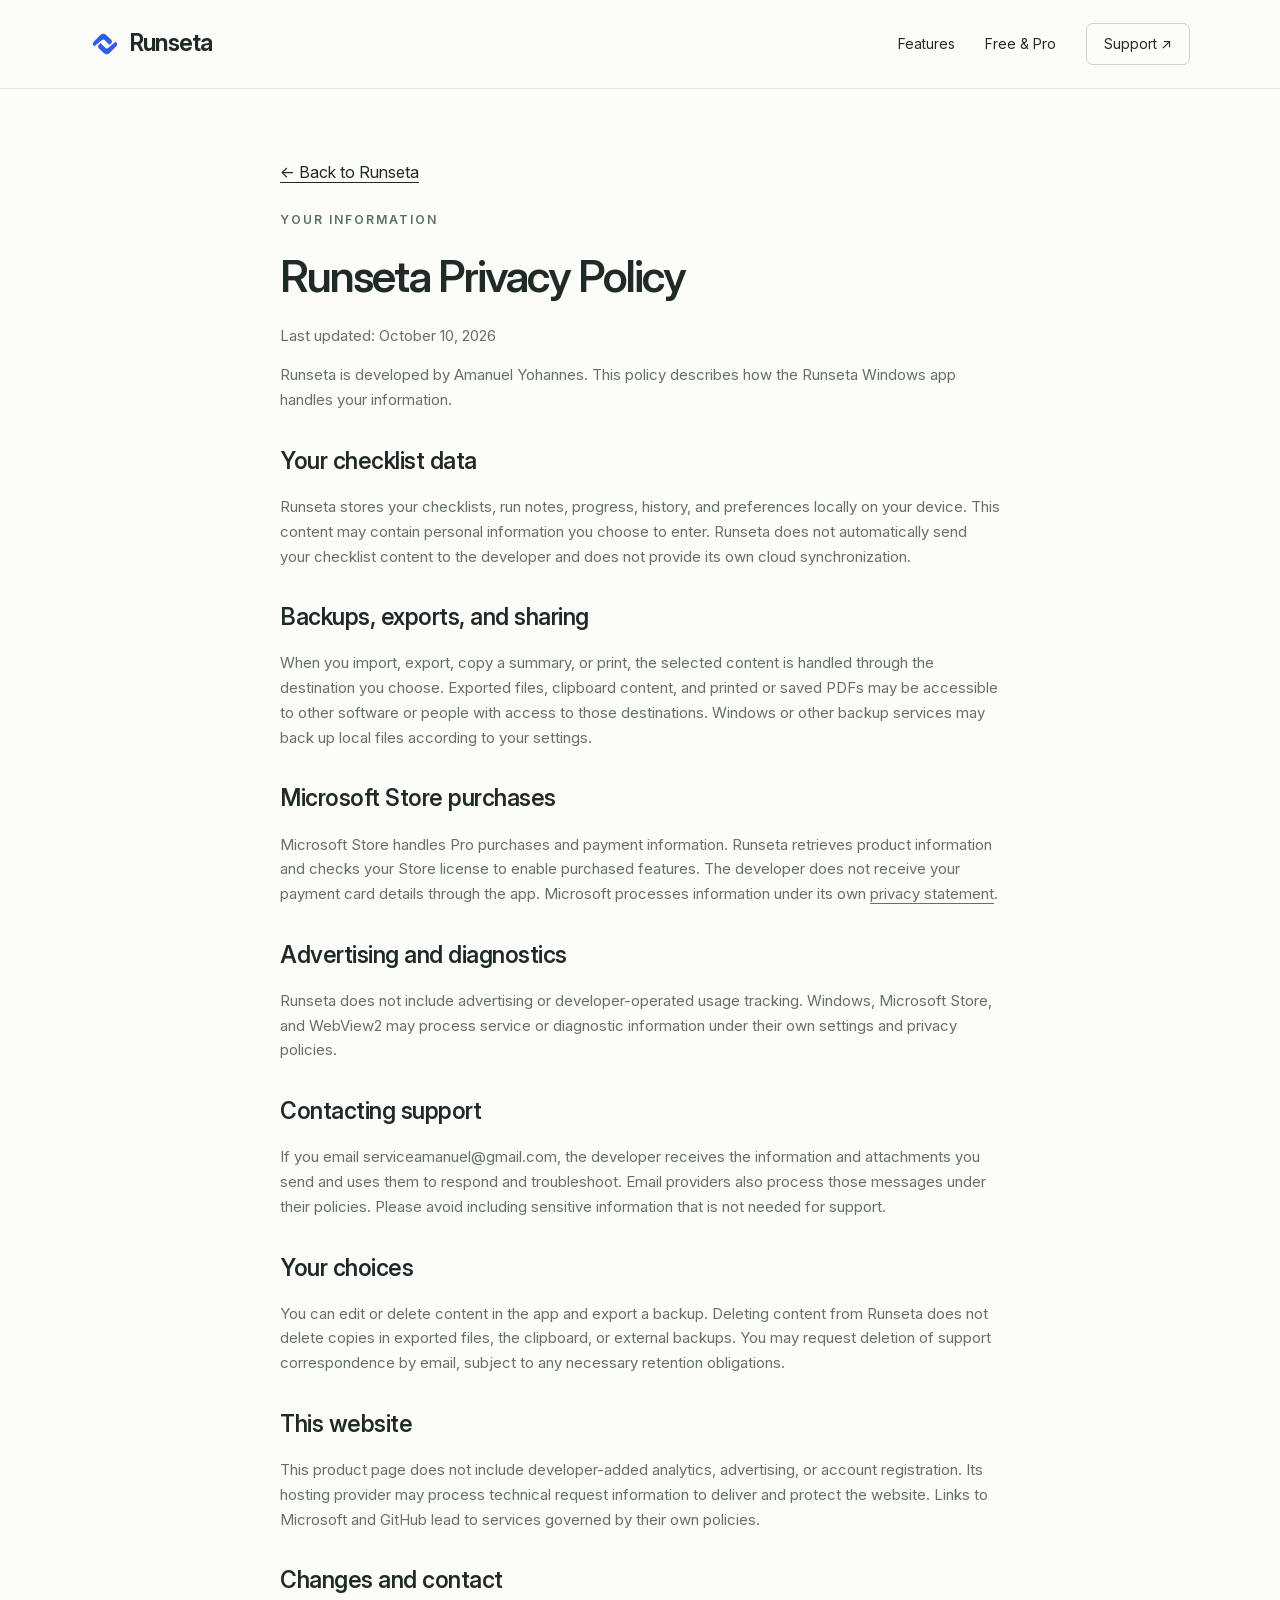
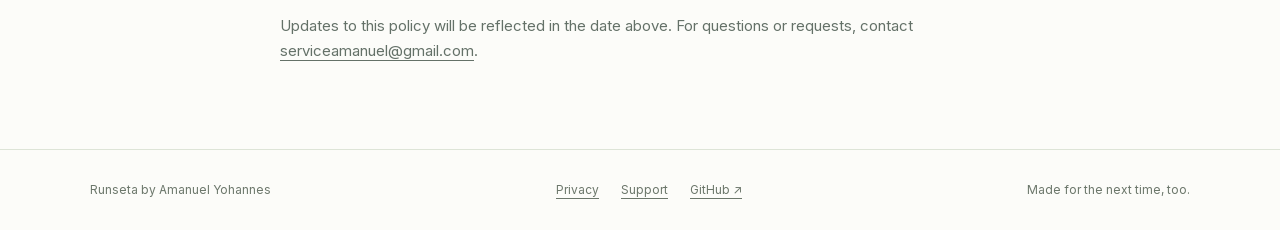
==== privacy.html @ ca00a410 "Add Runseta product website, screenshots and privacy policy" ====
<!doctype html><html lang="en"><head><meta charset="utf-8"><meta name="viewport" content="width=device-width,initial-scale=1"><meta name="description" content="Runseta is a reusable checklist app for Windows. Save progress, repeat your routines, and review completed runs."><meta name="theme-color" content="#fcfcf9"><title>Privacy — Runseta</title><link rel="icon" href="assets/runseta.svg" type="image/svg+xml"><link rel="stylesheet" href="styles.css"></head><body><a class="skip" href="#main">Skip to content</a><header><nav class="wrap" aria-label="Main navigation"><a class="brand" href="index.html"><img src="assets/runseta.svg" alt="" width="30" height="30">Runseta</a><div class="navlinks"><a href="index.html#features">Features</a><a href="index.html#pricing">Free & Pro</a><a class="navsupport" href="index.html#support">Support ↗</a></div></nav></header><main id="main" class="legal"><a href="index.html">← Back to Runseta</a><div class="kicker">Your information</div><h1>Runseta Privacy Policy</h1><p>Last updated: October 10, 2026</p><p>Runseta is developed by Amanuel Yohannes. This policy describes how the Runseta Windows app handles your information.</p><h2>Your checklist data</h2><p>Runseta stores your checklists, run notes, progress, history, and preferences locally on your device. This content may contain personal information you choose to enter. Runseta does not automatically send your checklist content to the developer and does not provide its own cloud synchronization.</p><h2>Backups, exports, and sharing</h2><p>When you import, export, copy a summary, or print, the selected content is handled through the destination you choose. Exported files, clipboard content, and printed or saved PDFs may be accessible to other software or people with access to those destinations. Windows or other backup services may back up local files according to your settings.</p><h2>Microsoft Store purchases</h2><p>Microsoft Store handles Pro purchases and payment information. Runseta retrieves product information and checks your Store license to enable purchased features. The developer does not receive your payment card details through the app. Microsoft processes information under its own <a href="https://privacy.microsoft.com/privacystatement">privacy statement</a>.</p><h2>Advertising and diagnostics</h2><p>Runseta does not include advertising or developer-operated usage tracking. Windows, Microsoft Store, and WebView2 may process service or diagnostic information under their own settings and privacy policies.</p><h2>Contacting support</h2><p>If you email serviceamanuel@gmail.com, the developer receives the information and attachments you send and uses them to respond and troubleshoot. Email providers also process those messages under their policies. Please avoid including sensitive information that is not needed for support.</p><h2>Your choices</h2><p>You can edit or delete content in the app and export a backup. Deleting content from Runseta does not delete copies in exported files, the clipboard, or external backups. You may request deletion of support correspondence by email, subject to any necessary retention obligations.</p><h2>This website</h2><p>This product page does not include developer-added analytics, advertising, or account registration. Its hosting provider may process technical request information to deliver and protect the website. Links to Microsoft and GitHub lead to services governed by their own policies.</p><h2>Changes and contact</h2><p>Updates to this policy will be reflected in the date above. For questions or requests, contact <a href="mailto:serviceamanuel@gmail.com">serviceamanuel@gmail.com</a>.</p></main><footer><div class="wrap footerline"><span>Runseta by Amanuel Yohannes</span><div class="footerlinks"><a href="privacy.html">Privacy</a><a href="mailto:serviceamanuel@gmail.com">Support</a><a href="https://github.com/zematools">GitHub ↗</a></div><span>Made for the next time, too.</span></div></footer></body></html>
---- styles.css ----
@font-face{font-family:Inter;src:url(assets/InterVariable.woff2) format('woff2');font-display:swap}*{box-sizing:border-box}html{scroll-behavior:smooth;scroll-padding-top:100px}body{margin:0;background:#fcfcf9;color:#202b26;font-family:Inter,Segoe UI,sans-serif;font-size:16px;line-height:1.65}a{color:inherit;text-underline-offset:4px}button{font:inherit;cursor:pointer}img{max-width:100%;display:block}button,a{-webkit-tap-highlight-color:transparent}a:focus-visible,button:focus-visible,summary:focus-visible{outline:3px solid #315ce8;outline-offset:5px}.wrap{max-width:1160px;margin:auto;padding:0 30px}.skip{position:absolute;left:20px;top:-100px;background:white;padding:12px;z-index:10}.skip:focus{top:15px}header{border-bottom:1px solid #e2e6df;background:#fcfcf9}nav{height:88px;display:flex;align-items:center;justify-content:space-between;gap:20px}.brand{display:flex;align-items:center;gap:10px;text-decoration:none;font-weight:650;font-size:23px;letter-spacing:-.8px}.brand img{width:30px;height:30px}.navlinks{display:flex;align-items:center;gap:30px;font-size:14px}.navlinks a{text-decoration:none}.navlinks a:hover{color:#3d715b}.navlinks .navsupport{border:1px solid #cbd4cb;border-radius:7px;padding:8px 17px}.hero{text-align:center;padding:72px 0 0}.eyebrow{font-size:12px;font-weight:650;letter-spacing:2px;text-transform:uppercase;color:#52715c}h1{font-size:clamp(44px,6vw,76px);line-height:1.08;letter-spacing:-3.5px;font-weight:580;margin:23px 0}h1 span{color:#48715b}p{color:#647168}.intro{max-width:590px;margin:0 auto;font-size:18px;line-height:1.75}.actions{display:flex;justify-content:center;gap:18px;align-items:center;flex-wrap:wrap;margin:28px 0 14px}.availability{display:inline-flex;align-items:center;gap:10px;background:#315c46;color:white;padding:13px 20px;border-radius:7px;font-size:14px;font-weight:550}.windows{display:grid;grid-template-columns:repeat(2,6px);gap:2px}.windows i{background:currentColor;width:6px;height:6px}.textlink{font-size:14px}.subtle{font-size:12px;color:#748076}.hero-visual{margin:42px auto 0;max-width:1020px;padding:22px 22px 0;border:1px solid #d7dfd3;border-radius:15px 15px 0 0;background:#e7ece2;box-shadow:0 22px 55px #293b2310}.screenshot{width:100%;border:0;padding:0;display:block;background:#1e2023;border-radius:8px;overflow:hidden;text-align:inherit}.hero-visual .screenshot{border-radius:8px 8px 0 0}.hero-visual img{width:100%;aspect-ratio:1.9;object-fit:cover;object-position:top}.caption{text-align:center;font-size:12px;margin:15px 0 0;color:#7c857d}.promise{display:flex;justify-content:center;gap:50px;padding:28px 0 34px;border-bottom:1px solid #dfe5dc;font-size:13px;color:#58675c}.promise span:before{content:'✓';margin-right:10px;color:#407759}.section{padding:94px 0}.section-head{max-width:650px;margin-bottom:42px}.kicker{font-size:12px;text-transform:uppercase;letter-spacing:2px;font-weight:600;color:#56715d;margin-bottom:13px}h2{font-size:clamp(30px,4vw,43px);line-height:1.18;font-weight:570;letter-spacing:-1.6px;margin:0 0 20px}h3{font-size:20px;line-height:1.35;letter-spacing:-.5px;font-weight:600;margin:15px 0 10px}.steps{display:grid;grid-template-columns:repeat(3,1fr);gap:40px}.step{border-top:1px solid #cad6c8;padding-top:22px}.number{font-size:13px;color:#68816b}.step p{font-size:14px;max-width:300px}.feature-band{background:#edf1e9;border-top:1px solid #e1e7dd;border-bottom:1px solid #e1e7dd}.feature{display:grid;grid-template-columns:.8fr 1.2fr;gap:65px;align-items:center}.feature+.feature{margin-top:85px}.feature.reverse{grid-template-columns:1.2fr .8fr}.feature p{font-size:16px}.feature .screenshot{box-shadow:0 15px 35px #25342616}.feature ul{list-style:none;padding:0;font-size:14px;color:#46604c}.feature li{margin:12px 0}.feature li:before{content:'✓';padding-right:12px}.galleryhead{display:flex;align-items:end;justify-content:space-between;gap:20px;margin-bottom:32px}.galleryhead .section-head{margin:0}.theme-controls{display:flex;gap:4px;padding:4px;border:1px solid #d6ded2;border-radius:9px}.theme-controls button{border:0;background:transparent;padding:8px 17px;border-radius:6px;font-size:13px;color:#647168}.theme-controls button[aria-pressed=true]{background:#315c46;color:white}.gallery .screenshot{max-width:1020px;margin:auto;box-shadow:0 15px 45px #20302412;border:1px solid #dbe2d6}.gallery .screenshot img{width:100%}.pricing{border-top:1px solid #dfe5dc}.pricing .section-head{text-align:center;margin:0 auto 42px}.tablebox{max-width:880px;margin:auto;border:1px solid #d5ddcf;border-radius:12px;overflow:hidden;background:white}table{width:100%;border-collapse:collapse;text-align:left;font-size:14px}th,td{padding:16px 24px;border-bottom:1px solid #e7ebe3}thead th{padding:25px 24px;background:#f5f7f1;vertical-align:top}thead th:nth-child(3){background:#e7eedf}th small{display:block;font-weight:400;color:#657460;font-size:12px;max-width:210px}.price{font-size:30px;letter-spacing:-1px;display:block;margin:8px 0}tbody th{font-weight:450}tbody td{color:#426449}tbody tr:last-child>*{border-bottom:0}.pricingnote{text-align:center;font-size:12px;max-width:750px;margin:20px auto 0}.faq{padding-top:20px;display:grid;grid-template-columns:.8fr 1.2fr;gap:70px}.faq details{border-bottom:1px solid #dbe2d6;padding:20px 0}.faq summary{font-weight:550;cursor:pointer;padding-right:15px}.faq details:first-child{padding-top:0}.faq p{font-size:14px}.support{background:#e8eee1;border-radius:14px;padding:45px 48px;display:flex;align-items:center;justify-content:space-between;gap:30px;margin-bottom:60px}.support h2{font-size:30px;margin-bottom:10px}.support p{margin:0;font-size:14px}.support a{white-space:nowrap;background:#315c46;color:white;text-decoration:none;padding:12px 22px;border-radius:7px;font-size:14px}footer{border-top:1px solid #dde4d7;padding:30px 0}.footerline{display:flex;justify-content:space-between;gap:24px;align-items:center;font-size:12px;color:#6c776b}.footerlinks{display:flex;gap:22px}.legal{max-width:780px;margin:auto;padding:70px 30px}.legal h1{font-size:44px;letter-spacing:-2px}.legal h2{font-size:23px;margin-top:35px;letter-spacing:-.5px}.legal p,.legal li{font-size:15px}.legal .kicker{margin-top:25px}dialog{border:0;border-radius:12px;padding:50px 15px 15px;max-width:95vw;max-height:95vh;background:#171b18;color:white}dialog::backdrop{background:#111b16db}dialog img{max-height:80vh;max-width:90vw;object-fit:contain}dialog button{position:absolute;right:16px;top:9px;background:transparent;color:white;border:1px solid #657465;border-radius:5px;padding:4px 12px}.noscript{font-size:12px;text-align:center}@media(max-width:760px){.wrap{padding:0 20px}nav{height:74px}.navlinks{gap:16px}.navlinks .navsupport{display:none}.hero{padding-top:48px}h1{letter-spacing:-2px}.intro{font-size:16px}.hero-visual{padding:10px 10px 0;margin-top:30px}.hero-visual img{aspect-ratio:auto;object-fit:contain}.promise{gap:15px;font-size:11px;flex-wrap:wrap}.section{padding:62px 0}.steps{grid-template-columns:1fr;gap:22px}.step p{max-width:none}.feature,.feature.reverse,.faq{grid-template-columns:1fr;gap:25px}.feature.reverse .feature-copy{grid-row:1}.feature+.feature{margin-top:55px}.galleryhead{align-items:start;flex-direction:column}.support{padding:30px 24px;align-items:start;flex-direction:column}.footerline{align-items:start;flex-direction:column}.tablebox{overflow-x:auto}th,td{padding:14px 12px;font-size:12px}thead th{padding:20px 12px}.price{font-size:25px}.faq{padding-top:10px}.legal h1{font-size:36px}}@media(prefers-reduced-motion:reduce){html{scroll-behavior:auto}}
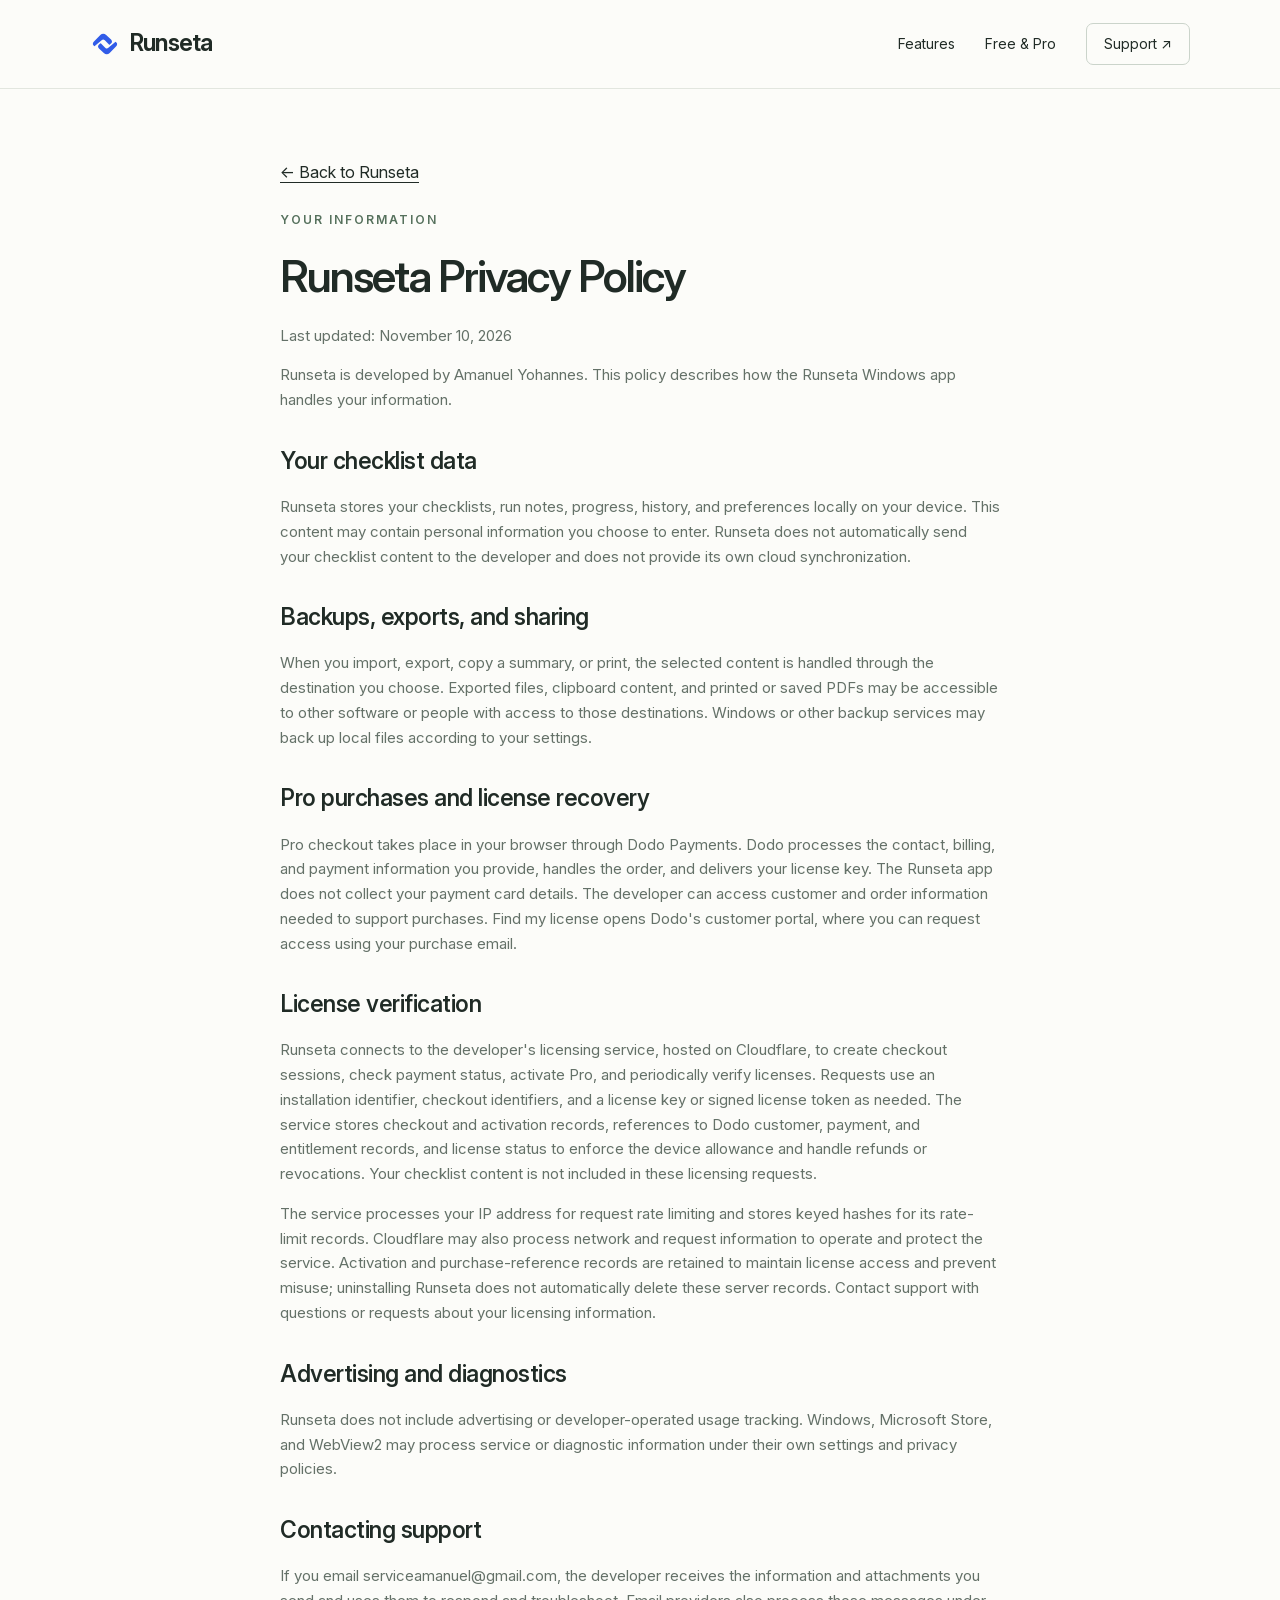
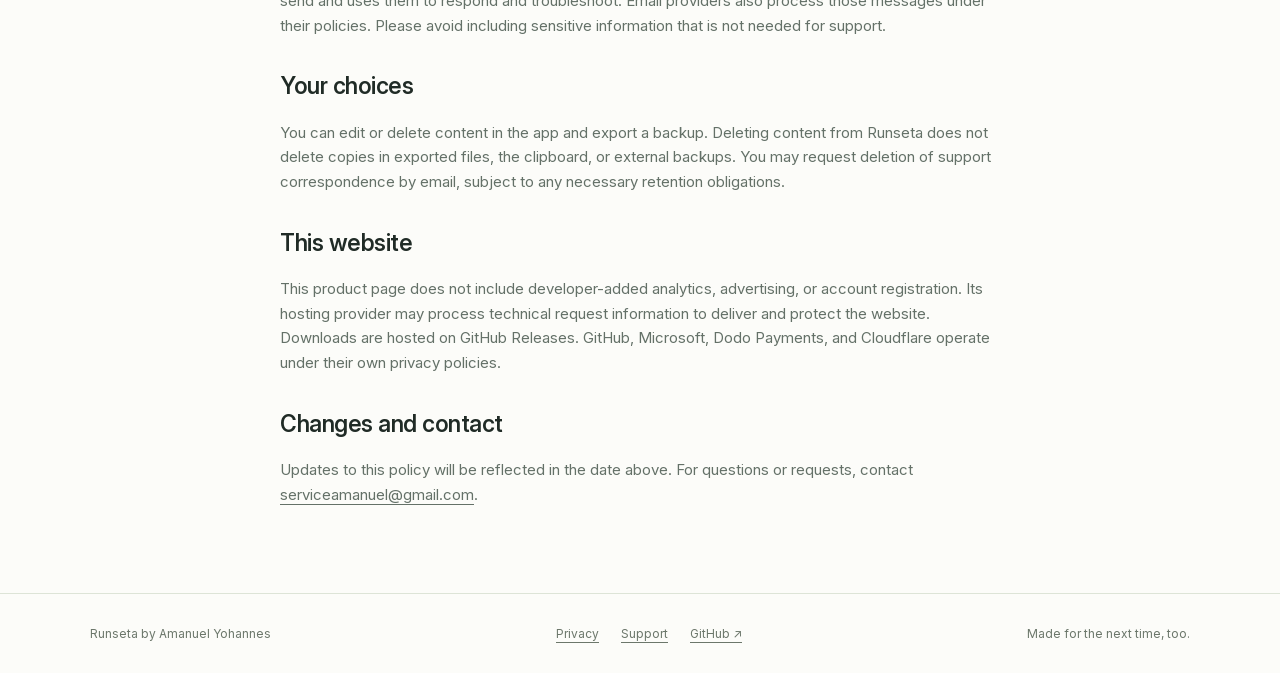
==== commit 614c87b4: "Describe Dodo checkout and license-service data handling" ====
--- a/privacy.html
+++ b/privacy.html
@@ -1 +1 @@
-<!doctype html><html lang="en"><head><meta charset="utf-8"><meta name="viewport" content="width=device-width,initial-scale=1"><meta name="description" content="Runseta is a reusable checklist app for Windows. Save progress, repeat your routines, and review completed runs."><meta name="theme-color" content="#fcfcf9"><title>Privacy — Runseta</title><link rel="icon" href="assets/runseta.svg" type="image/svg+xml"><link rel="stylesheet" href="styles.css"></head><body><a class="skip" href="#main">Skip to content</a><header><nav class="wrap" aria-label="Main navigation"><a class="brand" href="index.html"><img src="assets/runseta.svg" alt="" width="30" height="30">Runseta</a><div class="navlinks"><a href="index.html#features">Features</a><a href="index.html#pricing">Free & Pro</a><a class="navsupport" href="index.html#support">Support ↗</a></div></nav></header><main id="main" class="legal"><a href="index.html">← Back to Runseta</a><div class="kicker">Your information</div><h1>Runseta Privacy Policy</h1><p>Last updated: October 10, 2026</p><p>Runseta is developed by Amanuel Yohannes. This policy describes how the Runseta Windows app handles your information.</p><h2>Your checklist data</h2><p>Runseta stores your checklists, run notes, progress, history, and preferences locally on your device. This content may contain personal information you choose to enter. Runseta does not automatically send your checklist content to the developer and does not provide its own cloud synchronization.</p><h2>Backups, exports, and sharing</h2><p>When you import, export, copy a summary, or print, the selected content is handled through the destination you choose. Exported files, clipboard content, and printed or saved PDFs may be accessible to other software or people with access to those destinations. Windows or other backup services may back up local files according to your settings.</p><h2>Microsoft Store purchases</h2><p>Microsoft Store handles Pro purchases and payment information. Runseta retrieves product information and checks your Store license to enable purchased features. The developer does not receive your payment card details through the app. Microsoft processes information under its own <a href="https://privacy.microsoft.com/privacystatement">privacy statement</a>.</p><h2>Advertising and diagnostics</h2><p>Runseta does not include advertising or developer-operated usage tracking. Windows, Microsoft Store, and WebView2 may process service or diagnostic information under their own settings and privacy policies.</p><h2>Contacting support</h2><p>If you email serviceamanuel@gmail.com, the developer receives the information and attachments you send and uses them to respond and troubleshoot. Email providers also process those messages under their policies. Please avoid including sensitive information that is not needed for support.</p><h2>Your choices</h2><p>You can edit or delete content in the app and export a backup. Deleting content from Runseta does not delete copies in exported files, the clipboard, or external backups. You may request deletion of support correspondence by email, subject to any necessary retention obligations.</p><h2>This website</h2><p>This product page does not include developer-added analytics, advertising, or account registration. Its hosting provider may process technical request information to deliver and protect the website. Links to Microsoft and GitHub lead to services governed by their own policies.</p><h2>Changes and contact</h2><p>Updates to this policy will be reflected in the date above. For questions or requests, contact <a href="mailto:serviceamanuel@gmail.com">serviceamanuel@gmail.com</a>.</p></main><footer><div class="wrap footerline"><span>Runseta by Amanuel Yohannes</span><div class="footerlinks"><a href="privacy.html">Privacy</a><a href="mailto:serviceamanuel@gmail.com">Support</a><a href="https://github.com/zematools">GitHub ↗</a></div><span>Made for the next time, too.</span></div></footer></body></html>+<!doctype html><html lang="en"><head><meta charset="utf-8"><meta name="viewport" content="width=device-width,initial-scale=1"><meta name="description" content="Runseta is a reusable checklist app for Windows. Save progress, repeat your routines, and review completed runs."><meta name="theme-color" content="#fcfcf9"><title>Privacy — Runseta</title><link rel="icon" href="assets/runseta.svg" type="image/svg+xml"><link rel="stylesheet" href="styles.css"></head><body><a class="skip" href="#main">Skip to content</a><header><nav class="wrap" aria-label="Main navigation"><a class="brand" href="index.html"><img src="assets/runseta.svg" alt="" width="30" height="30">Runseta</a><div class="navlinks"><a href="index.html#features">Features</a><a href="index.html#pricing">Free & Pro</a><a class="navsupport" href="index.html#support">Support ↗</a></div></nav></header><main id="main" class="legal"><a href="index.html">← Back to Runseta</a><div class="kicker">Your information</div><h1>Runseta Privacy Policy</h1><p>Last updated: November 10, 2026</p><p>Runseta is developed by Amanuel Yohannes. This policy describes how the Runseta Windows app handles your information.</p><h2>Your checklist data</h2><p>Runseta stores your checklists, run notes, progress, history, and preferences locally on your device. This content may contain personal information you choose to enter. Runseta does not automatically send your checklist content to the developer and does not provide its own cloud synchronization.</p><h2>Backups, exports, and sharing</h2><p>When you import, export, copy a summary, or print, the selected content is handled through the destination you choose. Exported files, clipboard content, and printed or saved PDFs may be accessible to other software or people with access to those destinations. Windows or other backup services may back up local files according to your settings.</p><h2>Pro purchases and license recovery</h2><p>Pro checkout takes place in your browser through Dodo Payments. Dodo processes the contact, billing, and payment information you provide, handles the order, and delivers your license key. The Runseta app does not collect your payment card details. The developer can access customer and order information needed to support purchases. Find my license opens Dodo's customer portal, where you can request access using your purchase email.</p><h2>License verification</h2><p>Runseta connects to the developer's licensing service, hosted on Cloudflare, to create checkout sessions, check payment status, activate Pro, and periodically verify licenses. Requests use an installation identifier, checkout identifiers, and a license key or signed license token as needed. The service stores checkout and activation records, references to Dodo customer, payment, and entitlement records, and license status to enforce the device allowance and handle refunds or revocations. Your checklist content is not included in these licensing requests.</p><p>The service processes your IP address for request rate limiting and stores keyed hashes for its rate-limit records. Cloudflare may also process network and request information to operate and protect the service. Activation and purchase-reference records are retained to maintain license access and prevent misuse; uninstalling Runseta does not automatically delete these server records. Contact support with questions or requests about your licensing information.</p><h2>Advertising and diagnostics</h2><p>Runseta does not include advertising or developer-operated usage tracking. Windows, Microsoft Store, and WebView2 may process service or diagnostic information under their own settings and privacy policies.</p><h2>Contacting support</h2><p>If you email serviceamanuel@gmail.com, the developer receives the information and attachments you send and uses them to respond and troubleshoot. Email providers also process those messages under their policies. Please avoid including sensitive information that is not needed for support.</p><h2>Your choices</h2><p>You can edit or delete content in the app and export a backup. Deleting content from Runseta does not delete copies in exported files, the clipboard, or external backups. You may request deletion of support correspondence by email, subject to any necessary retention obligations.</p><h2>This website</h2><p>This product page does not include developer-added analytics, advertising, or account registration. Its hosting provider may process technical request information to deliver and protect the website. Downloads are hosted on GitHub Releases. GitHub, Microsoft, Dodo Payments, and Cloudflare operate under their own privacy policies.</p><h2>Changes and contact</h2><p>Updates to this policy will be reflected in the date above. For questions or requests, contact <a href="mailto:serviceamanuel@gmail.com">serviceamanuel@gmail.com</a>.</p></main><footer><div class="wrap footerline"><span>Runseta by Amanuel Yohannes</span><div class="footerlinks"><a href="privacy.html">Privacy</a><a href="mailto:serviceamanuel@gmail.com">Support</a><a href="https://github.com/zematools">GitHub ↗</a></div><span>Made for the next time, too.</span></div></footer></body></html>
